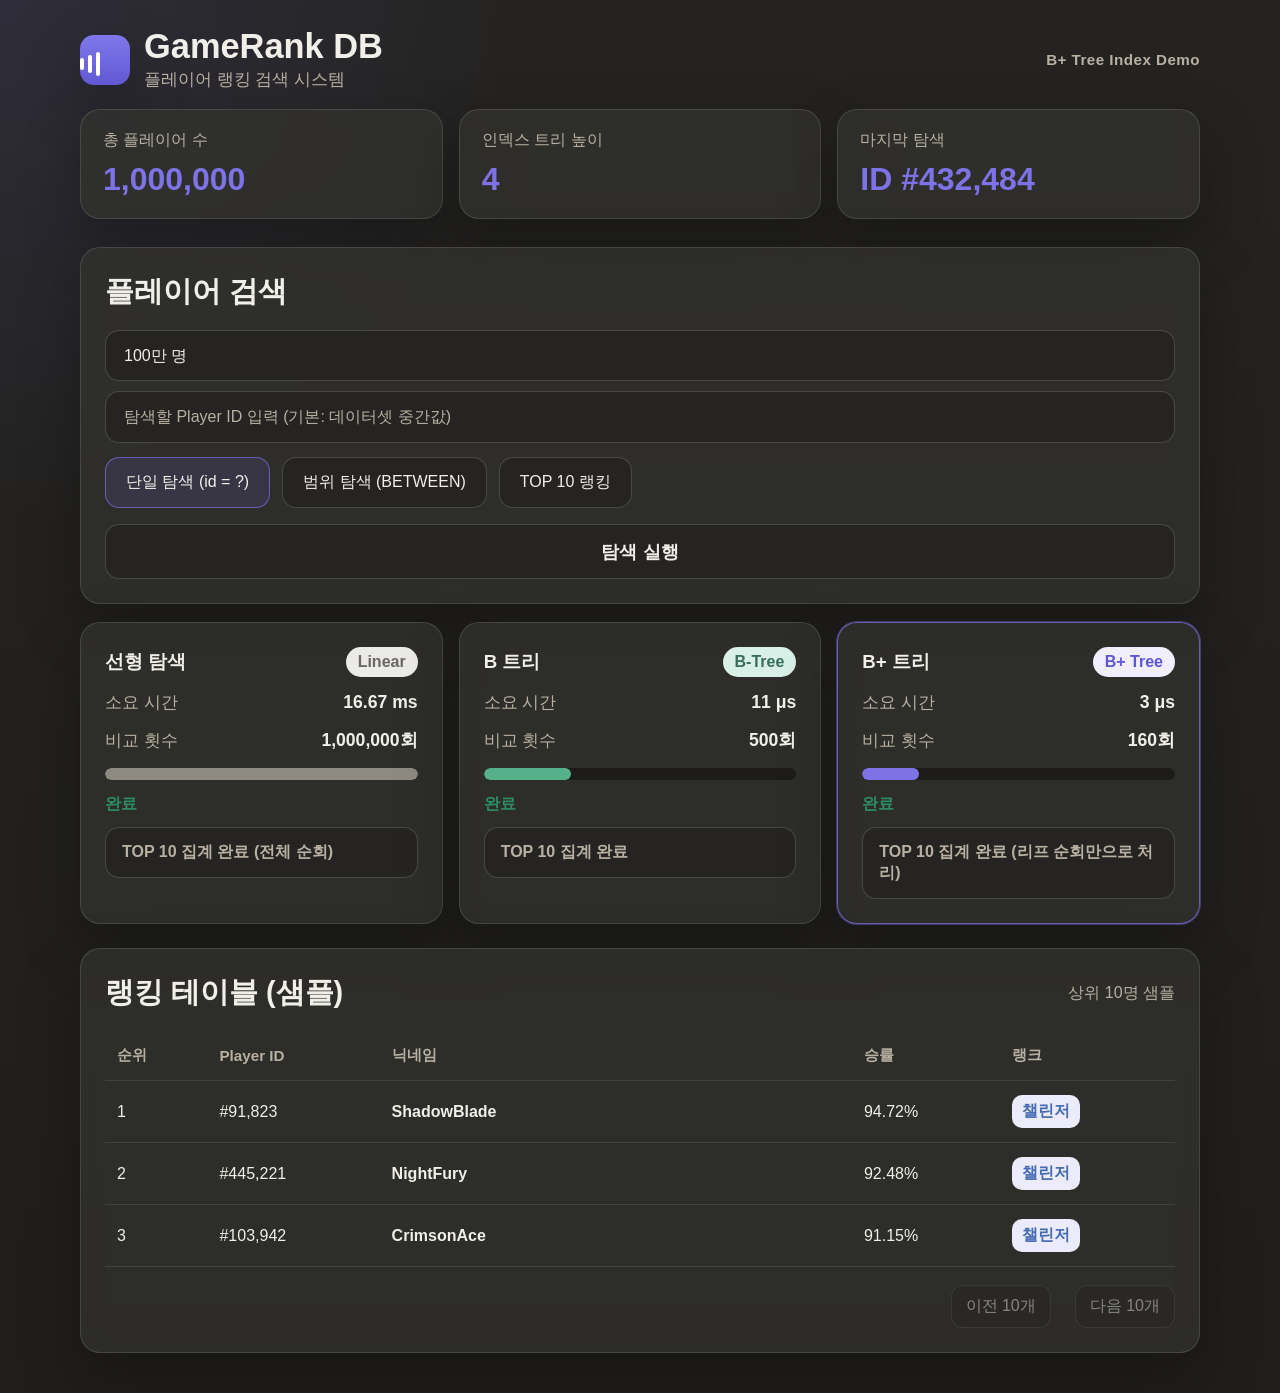
==== web/index.html @ d845d3a1 "Merge branch 'dev' into ndh-dev" ====
<!DOCTYPE html>
<html lang="ko">
  <head>
    <meta charset="UTF-8" />
    <meta name="viewport" content="width=device-width, initial-scale=1.0" />
    <title>GameRank DB Demo</title>
    <link rel="stylesheet" href="./css/styles.css?v=5" />
  </head>
  <body>
    <div class="page-shell">
      <header class="topbar">
        <div class="brand">
          <div class="brand-mark" aria-hidden="true">
            <span></span>
            <span></span>
            <span></span>
          </div>
          <div>
            <h1>GameRank DB</h1>
            <p>플레이어 랭킹 검색 시스템</p>
          </div>
        </div>
        <p class="eyebrow">B+ Tree Index Demo</p>
      </header>

      <section class="hero-grid">
        <article class="stat-card">
          <p>총 플레이어 수</p>
          <strong id="player-count">1,000,000</strong>
        </article>
        <article class="stat-card">
          <p>인덱스 트리 높이</p>
          <strong id="tree-height">4</strong>
        </article>
        <article class="stat-card">
          <p>마지막 탐색</p>
          <strong id="last-search">ID #432,484</strong>
        </article>
      </section>

      <section class="panel controls">
        <div class="section-head">
          <h2>플레이어 검색</h2>
        </div>

        <div class="control-row">
          <div class="control-right">
            <label class="select-wrap">
              <select id="dataset-size">
                <option value="100000">10만 명</option>
                <option value="500000">50만 명</option>
                <option value="1000000" selected>100만 명</option>
                <option value="5000000">500만 명</option>
              </select>
            </label>

            <div class="id-input-wrap" id="id-input-wrap">
              <input
                type="number"
                id="target-id"
                class="id-input"
                placeholder="탐색할 Player ID 입력 (기본: 데이터셋 중간값)"
                min="1"
              />
            </div>

            <div class="range-input-wrap" id="range-input-wrap">
              <input
                type="number"
                id="range-lo"
                class="id-input"
                placeholder="시작 ID (기본: 1)"
                min="1"
              />
              <input
                type="number"
                id="range-hi"
                class="id-input"
                placeholder="끝 ID (기본: 데이터셋 1%)"
                min="1"
              />
            </div>
          </div>
        </div>

        <div class="mode-tabs" id="mode-tabs">
          <button class="mode-tab active" data-mode="single">단일 탐색 (id = ?)</button>
          <button class="mode-tab" data-mode="range">범위 탐색 (BETWEEN)</button>
          <button class="mode-tab" data-mode="top10">TOP 10 랭킹</button>
        </div>

        <button class="run-btn" id="run-search">탐색 실행</button>
      </section>

      <section class="results-grid">
        <article class="panel result-card linear">
          <div class="card-head">
            <h3>선형 탐색</h3>
            <span class="pill">Linear</span>
          </div>
          <div class="metric-row">
            <span>소요 시간</span>
            <strong id="linear-time">16.67 ms</strong>
          </div>
          <div class="metric-row">
            <span>비교 횟수</span>
            <strong id="linear-ops">1,000,000회</strong>
          </div>
          <div class="progress-track"><span id="linear-bar"></span></div>
          <p class="status done">완료</p>
          <p class="caption" id="linear-caption">TOP 10 집계 완료 (전체 순회)</p>
        </article>

        <article class="panel result-card btree">
          <div class="card-head">
            <h3>B 트리</h3>
            <span class="pill mint">B-Tree</span>
          </div>
          <div class="metric-row">
            <span>소요 시간</span>
            <strong id="btree-time">11 μs</strong>
          </div>
          <div class="metric-row">
            <span>비교 횟수</span>
            <strong id="btree-ops">500회</strong>
          </div>
          <div class="progress-track"><span id="btree-bar"></span></div>
          <p class="status done">완료</p>
          <p class="caption" id="btree-caption">TOP 10 집계 완료</p>
        </article>

        <article class="panel result-card bptree highlight">
          <div class="card-head">
            <h3>B+ 트리</h3>
            <span class="pill violet">B+ Tree</span>
          </div>
          <div class="metric-row">
            <span>소요 시간</span>
            <strong id="bptree-time">3 μs</strong>
          </div>
          <div class="metric-row">
            <span>비교 횟수</span>
            <strong id="bptree-ops">160회</strong>
          </div>
          <div class="progress-track"><span id="bptree-bar"></span></div>
          <p class="status done">완료</p>
          <p class="caption" id="bptree-caption">TOP 10 집계 완료 (리프 순회만으로 처리)</p>
        </article>
      </section>

      <section class="panel table-panel">
        <div class="section-head">
          <h2>랭킹 테이블 (샘플)</h2>
          <p id="table-subtitle">상위 10명 샘플</p>
        </div>
        <div class="table-wrap">
          <table>
            <thead>
              <tr>
                <th>순위</th>
                <th>Player ID</th>
                <th>닉네임</th>
                <th>승률</th>
                <th>랭크</th>
              </tr>
            </thead>
            <tbody id="ranking-body"></tbody>
          </table>
        </div>
        <div class="table-pagination" id="table-pagination" hidden>
          <button class="page-btn" id="page-prev" type="button">이전 10개</button>
          <p id="page-info">1 / 1 페이지</p>
          <button class="page-btn" id="page-next" type="button">다음 10개</button>
        </div>
      </section>
    </div>

    <script src="./js/app.js?v=6"></script>
  </body>
</html>
---- web/css/styles.css ----
:root {
  --bg: #1f1e1c;
  --bg-elev: #292825;
  --bg-soft: #33322f;
  --line: rgba(255, 255, 255, 0.12);
  --text: #f1efe9;
  --muted: #b8b1a3;
  --violet: #7d73e7;
  --violet-soft: #d9d6ff;
  --mint: #d9f0e9;
  --green: #2d8d62;
  --shadow: 0 24px 60px rgba(0, 0, 0, 0.28);
}

* {
  box-sizing: border-box;
}

html, body {
  margin: 0;
  min-height: 100%;
}

body {
  font-family: "Segoe UI", "Apple SD Gothic Neo", sans-serif;
  color: var(--text);
  background:
    radial-gradient(circle at top left, rgba(125, 115, 231, 0.12), transparent 28%),
    linear-gradient(180deg, #242321 0%, var(--bg) 100%);
}

button, select, input {
  font: inherit;
}

.page-shell {
  width: min(1120px, calc(100% - 32px));
  margin: 0 auto;
  padding: 28px 0 40px;
}

.topbar,
.hero-grid,
.results-grid,
.control-row,
.mode-tabs,
.section-head,
.card-head,
.metric-row {
  display: flex;
}

.topbar,
.control-row,
.section-head,
.card-head,
.metric-row {
  align-items: center;
  justify-content: space-between;
}

.hero-grid,
.results-grid {
  gap: 16px;
}

.hero-grid,
.results-grid {
  margin-top: 18px;
}

.hero-grid {
  display: grid;
  grid-template-columns: repeat(3, minmax(0, 1fr));
}

.results-grid {
  display: grid;
  grid-template-columns: repeat(3, minmax(0, 1fr));
}

.brand {
  display: flex;
  align-items: center;
  gap: 14px;
}

.brand h1,
.section-head h2,
.card-head h3 {
  margin: 0;
}

.brand p,
.eyebrow,
.stat-card p,
.section-head p,
.status,
.caption {
  margin: 0;
}

.brand p,
.eyebrow,
.stat-card p,
.section-head p,
.metric-row span,
.caption {
  color: var(--muted);
}

.brand h1 {
  font-size: 2.15rem;
  line-height: 1.05;
}

.brand p {
  margin-top: 4px;
  font-size: 1.05rem;
}

.eyebrow {
  font-size: 0.95rem;
  font-weight: 700;
  letter-spacing: 0.03em;
}

.brand-mark {
  width: 50px;
  height: 50px;
  border-radius: 14px;
  background: linear-gradient(180deg, #7f78ea, #6259d4);
  display: grid;
  place-items: center;
  grid-template-columns: repeat(3, 4px);
  gap: 4px;
  padding-top: 8px;
  box-shadow: var(--shadow);
}

.brand-mark span {
  display: block;
  width: 4px;
  background: white;
  border-radius: 999px;
}

.brand-mark span:nth-child(1) { height: 12px; }
.brand-mark span:nth-child(2) { height: 18px; }
.brand-mark span:nth-child(3) { height: 24px; }

.panel,
.stat-card {
  border: 1px solid var(--line);
  background: rgba(51, 50, 47, 0.74);
  backdrop-filter: blur(10px);
  border-radius: 20px;
  box-shadow: var(--shadow);
}

.stat-card {
  padding: 20px 22px;
}

.stat-card strong {
  display: block;
  margin-top: 10px;
  font-size: 2rem;
  color: var(--violet);
}

.controls,
.table-panel,
.result-card {
  padding: 24px;
}

.controls {
  margin-top: 28px;
}

.section-head h2 {
  font-size: 1.8rem;
}

.control-row {
  gap: 14px;
  margin-top: 18px;
}

.select-wrap select,
.id-input,
.mode-tab,
.run-btn,
.caption {
  border: 1px solid rgba(255, 255, 255, 0.16);
  background: rgba(35, 34, 32, 0.72);
}

.select-wrap {
  width: 100%;
}

.select-wrap select {
  width: 100%;
  color: var(--text);
  border-radius: 14px;
  padding: 16px 18px;
  appearance: none;
}

.control-right {
  flex: 1;
  display: flex;
  flex-direction: column;
  gap: 10px;
}

.mode-tabs {
  gap: 12px;
  margin-top: 14px;
  flex-wrap: wrap;
}

.id-input-wrap {
  width: 100%;
}

/* 범위 탐색 lo/hi 입력 박스 — 두 칸 나란히 배치 */
.range-input-wrap {
  width: 100%;
  display: flex;
  gap: 10px;
}

.range-input-wrap .id-input {
  flex: 1;
}

.id-input {
  width: 100%;
  color: var(--text);
  border-radius: 14px;
  padding: 16px 18px;
  transition: border-color 160ms ease, box-shadow 160ms ease;
}

.id-input::placeholder {
  color: var(--muted);
}

.id-input:focus {
  outline: none;
  border-color: rgba(125, 115, 231, 0.68);
  box-shadow: 0 0 0 1px rgba(125, 115, 231, 0.25);
}

.id-input::-webkit-outer-spin-button,
.id-input::-webkit-inner-spin-button {
  -webkit-appearance: none;
  margin: 0;
}

.id-input[type=number] {
  -moz-appearance: textfield;
}

.mode-tab,
.run-btn {
  color: var(--text);
  border-radius: 14px;
  padding: 14px 20px;
  cursor: pointer;
  transition: transform 160ms ease, border-color 160ms ease, background 160ms ease;
}

.mode-tab:hover,
.run-btn:hover {
  transform: translateY(-1px);
}

.mode-tab.active {
  border-color: rgba(125, 115, 231, 0.68);
  background: rgba(125, 115, 231, 0.14);
}

.run-btn {
  width: 100%;
  margin-top: 16px;
  font-size: 1.15rem;
  font-weight: 700;
}

.run-btn.loading {
  opacity: 0.6;
  cursor: not-allowed;
}

.result-card.highlight {
  border-color: rgba(125, 115, 231, 0.72);
  box-shadow: 0 0 0 1px rgba(125, 115, 231, 0.4), var(--shadow);
}

.pill {
  padding: 6px 12px;
  border-radius: 999px;
  background: rgba(255, 255, 255, 0.9);
  color: #6a6862;
  font-weight: 700;
}

.pill.mint {
  background: var(--mint);
  color: #376d5d;
}

.pill.violet {
  background: #f0eeff;
  color: #5c57d9;
}

.metric-row {
  margin-top: 14px;
  font-size: 1.05rem;
}

.metric-row strong {
  font-size: 1.1rem;
}

.progress-track {
  height: 12px;
  background: #1d1c1a;
  border-radius: 999px;
  overflow: hidden;
  margin-top: 16px;
}

.progress-track span {
  display: block;
  height: 100%;
  border-radius: inherit;
}

#linear-bar { width: 100%; background: #8d8a82; }
#btree-bar { width: 28%; background: #55b189; }
#bptree-bar { width: 18%; background: var(--violet); }

.status {
  margin-top: 14px;
  color: var(--green);
  font-weight: 700;
}

.caption {
  margin-top: 12px;
  padding: 14px 16px;
  border-radius: 14px;
  font-weight: 600;
}

.table-panel {
  margin-top: 24px;
}

.table-wrap {
  overflow-x: auto;
  margin-top: 18px;
}

.table-pagination {
  display: flex;
  align-items: center;
  justify-content: flex-end;
  gap: 12px;
  margin-top: 18px;
}

.table-pagination p {
  margin: 0;
  color: var(--muted);
  font-weight: 600;
}

.page-btn {
  color: var(--text);
  border: 1px solid rgba(255, 255, 255, 0.16);
  background: rgba(35, 34, 32, 0.72);
  border-radius: 12px;
  padding: 10px 14px;
  cursor: pointer;
  transition: transform 160ms ease, border-color 160ms ease, opacity 160ms ease;
}

.page-btn:hover:not(:disabled) {
  transform: translateY(-1px);
  border-color: rgba(125, 115, 231, 0.48);
}

.page-btn:disabled {
  opacity: 0.45;
  cursor: not-allowed;
}

table {
  width: 100%;
  border-collapse: collapse;
}

th,
td {
  padding: 14px 12px;
  text-align: left;
  border-bottom: 1px solid rgba(255, 255, 255, 0.1);
}

th {
  color: var(--muted);
  font-size: 0.95rem;
}

tbody tr:hover {
  background: rgba(255, 255, 255, 0.03);
}

.player-name {
  display: flex;
  align-items: center;
  font-weight: 700;
}

.tier-badge {
  display: inline-flex;
  align-items: center;
  justify-content: center;
  min-width: 58px;
  padding: 6px 10px;
  border-radius: 10px;
  background: #ecebfb;
  color: #446bb3;
  font-weight: 800;
}

@media (max-width: 900px) {
  .hero-grid,
  .results-grid {
    grid-template-columns: 1fr;
  }

  .topbar {
    gap: 16px;
    align-items: flex-start;
    flex-direction: column;
  }
}

@media (max-width: 640px) {
  .page-shell {
    width: min(100% - 20px, 1120px);
    padding-top: 18px;
  }

  .brand h1 {
    font-size: 1.75rem;
  }

  .section-head h2 {
    font-size: 1.45rem;
  }

  .controls,
  .table-panel,
  .result-card,
  .stat-card {
    padding: 18px;
  }

  .table-pagination {
    justify-content: space-between;
  }
}
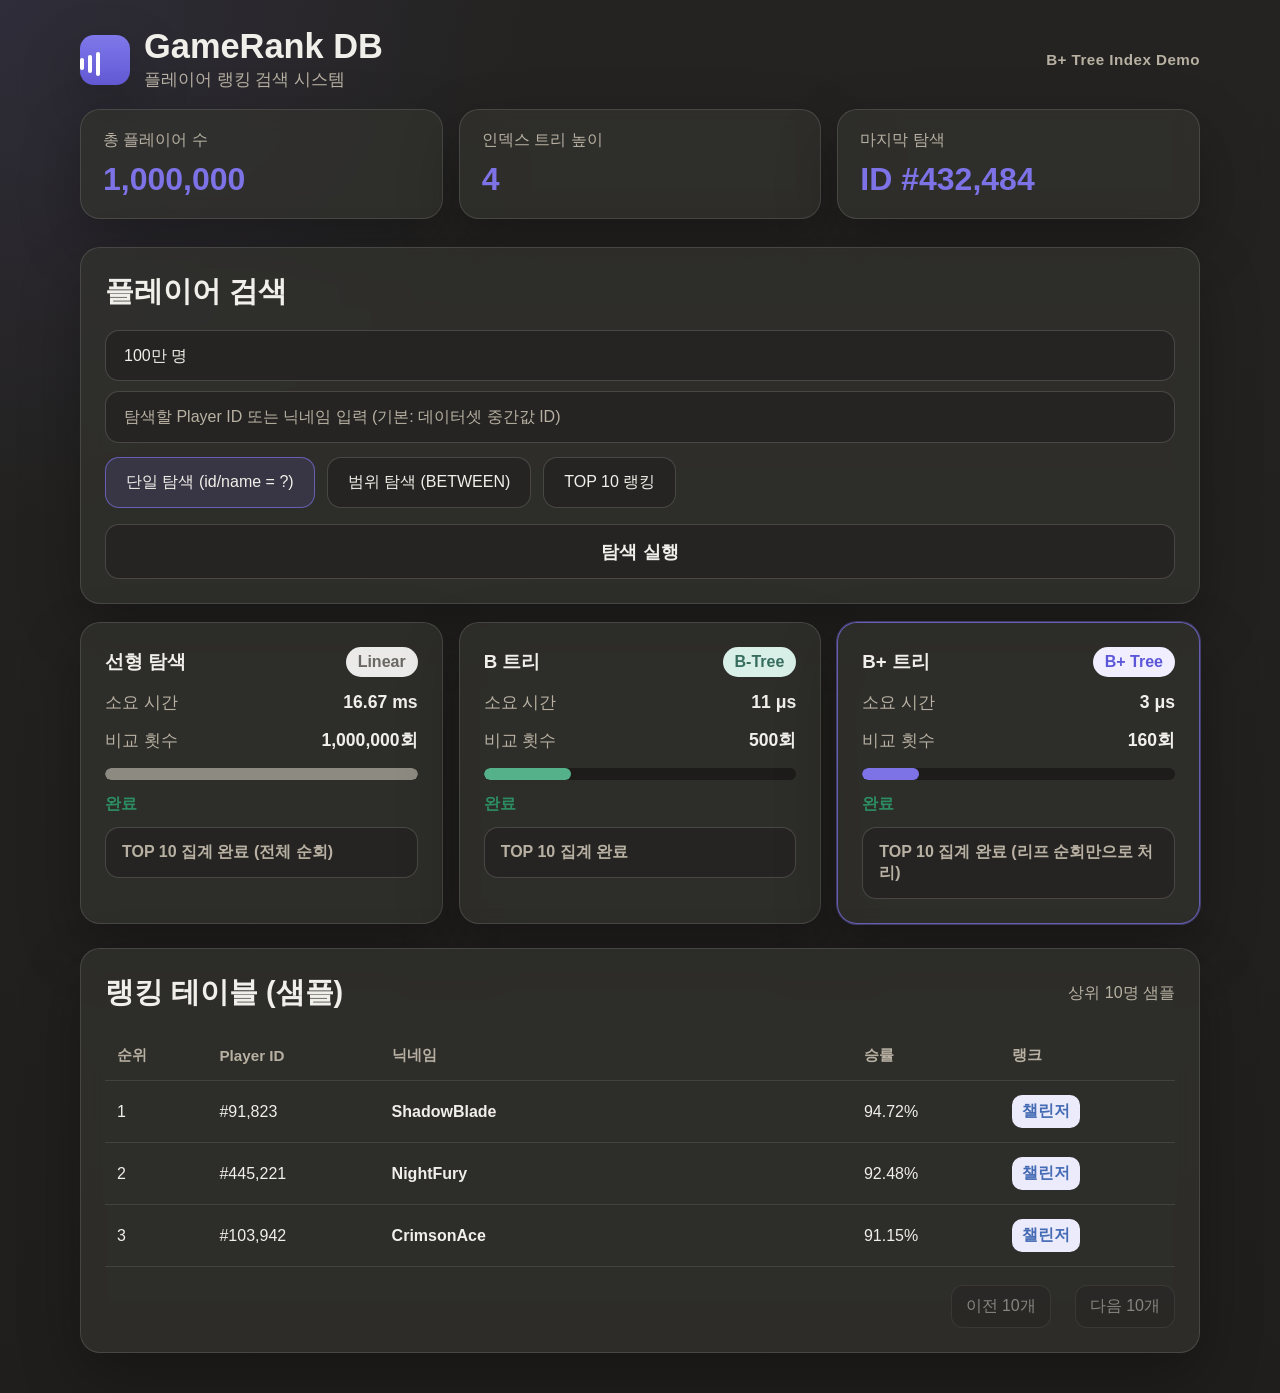
==== commit d18038c1: "Merge branch 'dev' into ndh-dev" ====
--- a/web/index.html
+++ b/web/index.html
@@ -4,7 +4,7 @@
     <meta charset="UTF-8" />
     <meta name="viewport" content="width=device-width, initial-scale=1.0" />
     <title>GameRank DB Demo</title>
-    <link rel="stylesheet" href="./css/styles.css?v=5" />
+    <link rel="stylesheet" href="./css/styles.css?v=6" />
   </head>
   <body>
     <div class="page-shell">
@@ -56,11 +56,10 @@
 
             <div class="id-input-wrap" id="id-input-wrap">
               <input
-                type="number"
+                type="text"
                 id="target-id"
                 class="id-input"
-                placeholder="탐색할 Player ID 입력 (기본: 데이터셋 중간값)"
-                min="1"
+                placeholder="탐색할 Player ID 또는 닉네임 입력 (기본: 데이터셋 중간값 ID)"
               />
             </div>
 
@@ -84,7 +83,7 @@
         </div>
 
         <div class="mode-tabs" id="mode-tabs">
-          <button class="mode-tab active" data-mode="single">단일 탐색 (id = ?)</button>
+          <button class="mode-tab active" data-mode="single">단일 탐색 (id/name = ?)</button>
           <button class="mode-tab" data-mode="range">범위 탐색 (BETWEEN)</button>
           <button class="mode-tab" data-mode="top10">TOP 10 랭킹</button>
         </div>
@@ -175,6 +174,6 @@
       </section>
     </div>
 
-    <script src="./js/app.js?v=6"></script>
+    <script src="./js/app.js?v=7"></script>
   </body>
 </html>
